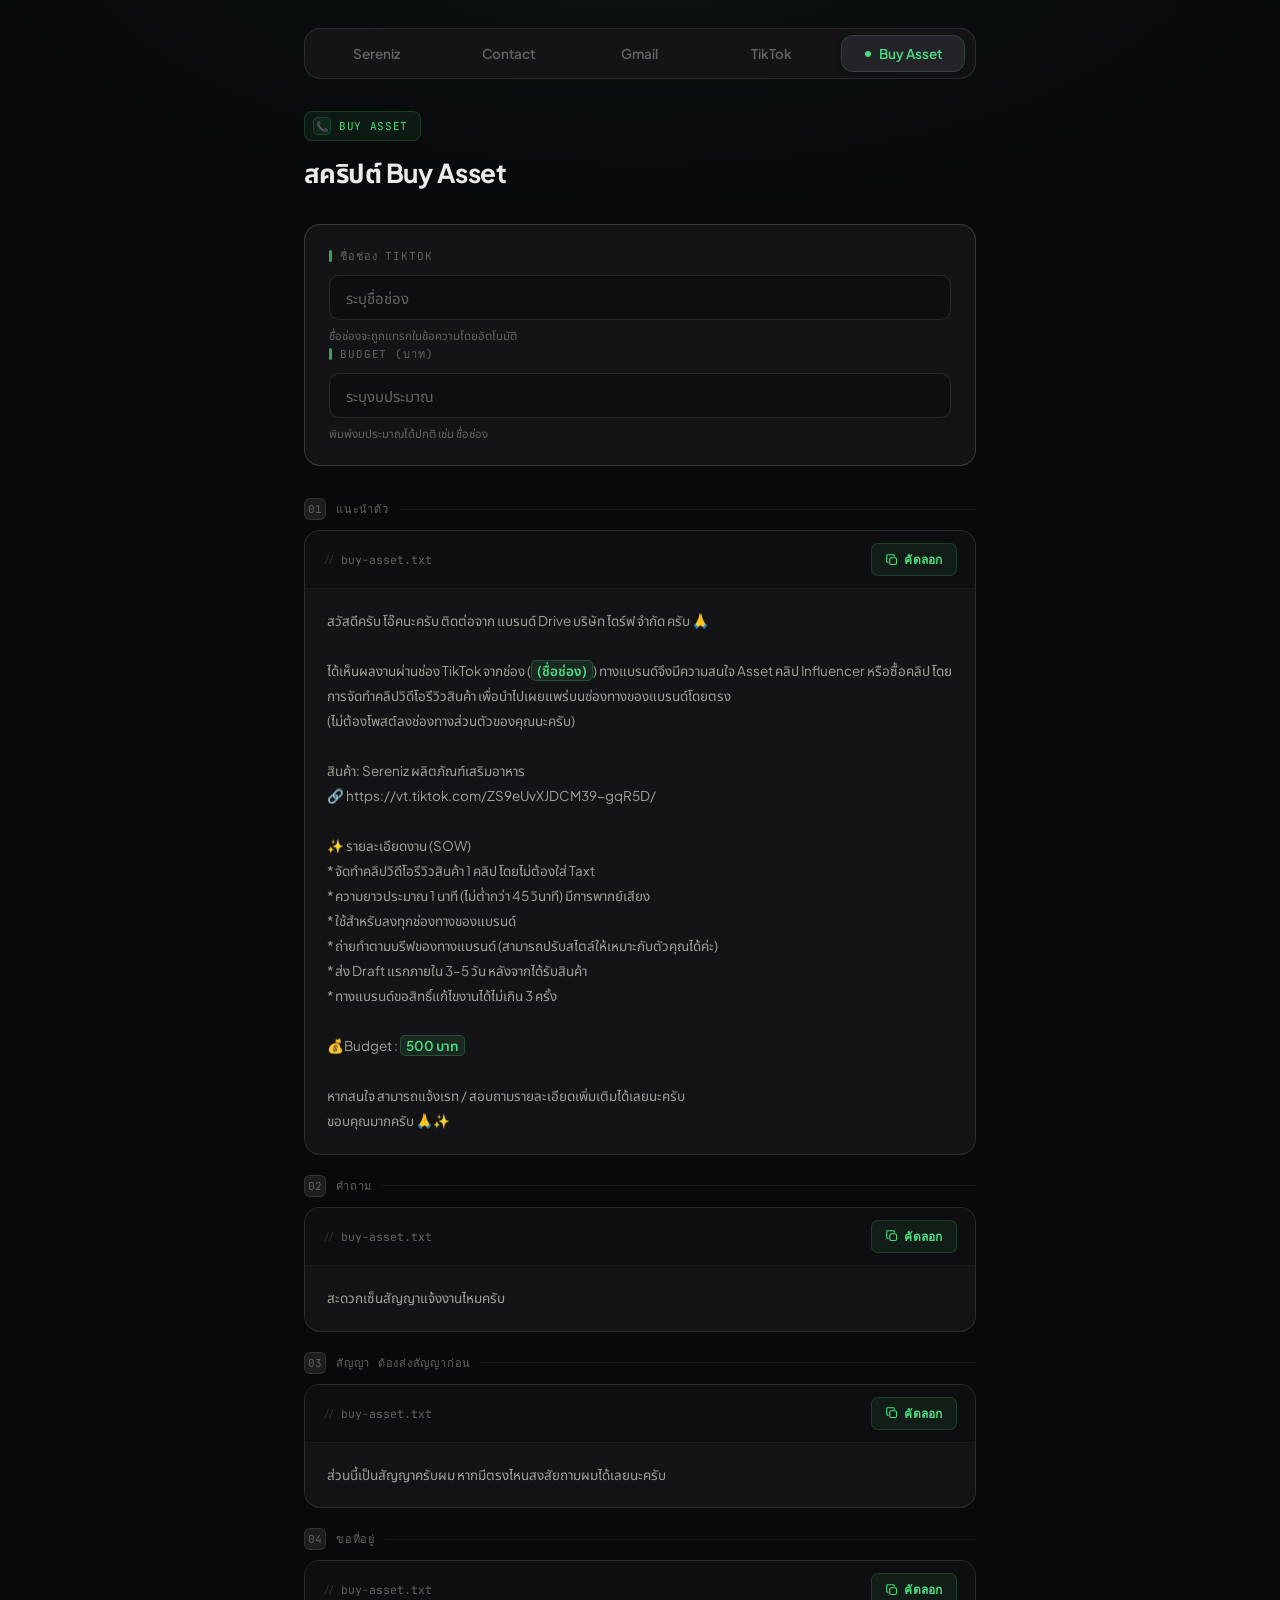
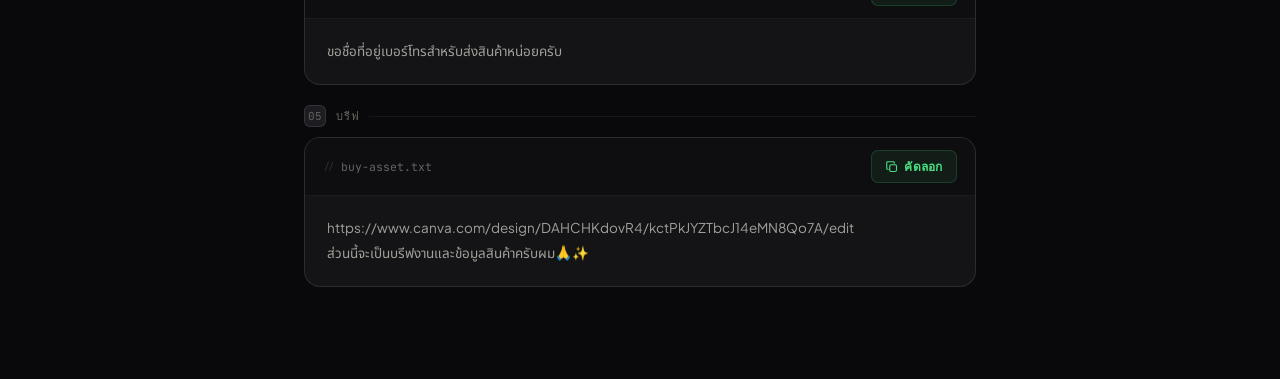
==== buyasset.html @ 2c736400 "Initial commit" ====
<!DOCTYPE html>
<html lang="th">

<head>
    <meta charset="UTF-8">
    <meta name="viewport" content="width=device-width, initial-scale=1.0">
    <title>Contact Script Tool</title>
    <link
        href="https://fonts.googleapis.com/css2?family=Plus+Jakarta+Sans:wght@300;400;500;600;700&family=JetBrains+Mono:wght@400;500&family=Noto+Sans+Thai:wght@300;400;500;600&display=swap"
        rel="stylesheet">
    <link rel="stylesheet" href="color.css">
    <style>
        @keyframes fadeUp {
            from {
                opacity: 0;
                transform: translateY(12px);
            }

            to {
                opacity: 1;
                transform: translateY(0);
            }
        }
    </style>
</head>

<body>
    <div class="app">

        <nav class="nav">
            <a href="sereniz.html" class="nav-item">
                <span class="nav-dot"></span> Sereniz
            </a>
            <a href="contact.html" class="nav-item">
                <span class="nav-dot"></span> Contact
            </a>
            <a href="gmail.html" class="nav-item">
                <span class="nav-dot"></span> Gmail
            </a>
            <a href="tiktok.html" class="nav-item">
                <span class="nav-dot"></span> TikTok
            </a>
            <a href="buyasset.html" class="nav-item">
                <span class="nav-dot"></span> Buy Asset
            </a>
        </nav>

        <div class="header">
            <div class="brand-tag">
                <span class="brand-tag-icon">📞</span>
                Buy Asset
            </div>
            <h1>สคริปต์ Buy Asset</h1>
        </div>

        <div class="input-card">
            <div class="field-label"><span class="field-label-bar"></span> ชื่อช่อง TikTok</div>
            <input class="channel-input" id="channelInput" type="text" placeholder="ระบุชื่อช่อง"
                oninput="updateScript()">
            <div class="input-hint">ชื่อช่องจะถูกแทรกในข้อความโดยอัตโนมัติ</div>

            <div class="field-label"><span class="field-label-bar"></span> Budget (บาท)</div>
            <input class="channel-input" id="budgetInput" type="text" placeholder="ระบุงบประมาณ"
                oninput="updateScript()">
            <div class="input-hint">พิมพ์งบประมาณได้ปกติ เช่น ชื่อช่อง</div>
        </div>

        <div class="section-header">
            <div class="section-num">01</div>
            <div class="section-title">แนะนำตัว</div>
            <div class="section-divider"></div>
        </div>
        <div class="script-card">
            <div class="script-toolbar">
                <span class="toolbar-filename">buy-asset.txt</span>
                <button class="copy-btn" id="copyBtn1" onclick="copyMain()">
                    <svg width="12" height="12" viewBox="0 0 16 16" fill="none">
                        <rect x="5" y="5" width="9" height="9" rx="2" stroke="currentColor" stroke-width="1.5" />
                        <path d="M3 11H2a1 1 0 01-1-1V2a1 1 0 011-1h8a1 1 0 011 1v1" stroke="currentColor"
                            stroke-width="1.5" stroke-linecap="round" />
                    </svg>
                    คัดลอก
                </button>
            </div>
            <div id="scriptPreview" class="script-body"></div>
        </div>

        <div class="section-header" style="margin-top:20px">
            <div class="section-num">02</div>
            <div class="section-title">คำถาม</div>
            <div class="section-divider"></div>
        </div>
        <div class="script-card">
            <div class="script-toolbar">
                <span class="toolbar-filename">buy-asset.txt</span>
                <button class="copy-btn" id="copyBtn2"
                    onclick="copyText(document.getElementById('c2').innerText, 'copyBtn2')">
                    <svg width="12" height="12" viewBox="0 0 16 16" fill="none">
                        <rect x="5" y="5" width="9" height="9" rx="2" stroke="currentColor" stroke-width="1.5" />
                        <path d="M3 11H2a1 1 0 01-1-1V2a1 1 0 011-1h8a1 1 0 011 1v1" stroke="currentColor"
                            stroke-width="1.5" stroke-linecap="round" />
                    </svg>
                    คัดลอก
                </button>
            </div>
            <div id="c2" class="script-body">สะดวกเซ็นสัญญาแจ้งงานไหมครับ</div>
        </div>

        <div class="section-header" style="margin-top:20px">
            <div class="section-num">03</div>
            <div class="section-title">สัญญา ต้องส่งสัญญาก่อน</div>
            <div class="section-divider"></div>
        </div>
        <div class="script-card">
            <div class="script-toolbar">
                <span class="toolbar-filename">buy-asset.txt</span>
                <button class="copy-btn" id="copyBtn3"
                    onclick="copyText(document.getElementById('c3').innerText, 'copyBtn3')">
                    <svg width="12" height="12" viewBox="0 0 16 16" fill="none">
                        <rect x="5" y="5" width="9" height="9" rx="2" stroke="currentColor" stroke-width="1.5" />
                        <path d="M3 11H2a1 1 0 01-1-1V2a1 1 0 011-1h8a1 1 0 011 1v1" stroke="currentColor"
                            stroke-width="1.5" stroke-linecap="round" />
                    </svg>
                    คัดลอก
                </button>
            </div>
            <div id="c3" class="script-body">ส่วนนี้เป็นสัญญาครับผม หากมีตรงไหนสงสัยถามผมได้เลยนะครับ</div>
        </div>

        <div class="section-header" style="margin-top:20px">
            <div class="section-num">04</div>
            <div class="section-title">ขอที่อยู่</div>
            <div class="section-divider"></div>
        </div>
        <div class="script-card">
            <div class="script-toolbar">
                <span class="toolbar-filename">buy-asset.txt</span>
                <button class="copy-btn" id="copyBtn4"
                    onclick="copyText(document.getElementById('c4').innerText, 'copyBtn4')">
                    <svg width="12" height="12" viewBox="0 0 16 16" fill="none">
                        <rect x="5" y="5" width="9" height="9" rx="2" stroke="currentColor" stroke-width="1.5" />
                        <path d="M3 11H2a1 1 0 01-1-1V2a1 1 0 011-1h8a1 1 0 011 1v1" stroke="currentColor"
                            stroke-width="1.5" stroke-linecap="round" />
                    </svg>
                    คัดลอก
                </button>
            </div>
            <div id="c4" class="script-body">ขอชื่อที่อยู่เบอร์โทรสำหรับส่งสินค้าหน่อยครับ</div>
        </div>

        <div class="section-header" style="margin-top:20px">
            <div class="section-num">05</div>
            <div class="section-title">บรีฟ</div>
            <div class="section-divider"></div>
        </div>
        <div class="script-card">
            <div class="script-toolbar">
                <span class="toolbar-filename">buy-asset.txt</span>
                <button class="copy-btn" id="copyBtn5"
                    onclick="copyText(document.getElementById('c5').innerText, 'copyBtn5')">
                    <svg width="12" height="12" viewBox="0 0 16 16" fill="none">
                        <rect x="5" y="5" width="9" height="9" rx="2" stroke="currentColor" stroke-width="1.5" />
                        <path d="M3 11H2a1 1 0 01-1-1V2a1 1 0 011-1h8a1 1 0 011 1v1" stroke="currentColor"
                            stroke-width="1.5" stroke-linecap="round" />
                    </svg>
                    คัดลอก
                </button>
            </div>
            <div id="c5" class="script-body">https://www.canva.com/design/DAHCHKdovR4/kctPkJYZTbcJ14eMN8Qo7A/edit<br>ส่วนนี้จะเป็นบรีฟงานและข้อมูลสินค้าครับผม🙏✨</div>
        </div>

    </div>

    <div id="toast" class="toast">
        <span class="toast-icon">✓</span>
        คัดลอกข้อความแล้ว
    </div>

    <script src="script.js"></script>
</body>

</html>
---- color.css ----
:root {
    --bg: #09090b;
    --bg2: #0e0e11;
    --surface: #141417;
    --surface2: #1c1c21;
    --surface3: #232329;
    --border: rgba(255, 255, 255, 0.06);
    --border2: rgba(255, 255, 255, 0.10);
    --border3: rgba(255, 255, 255, 0.16);
    --text: #eeecea;
    --text2: #a0a09a;
    --text3: #636360;
    --green: #4ade80;
    --green-dim: #16a34a;
    --green-bg: rgba(74, 222, 128, 0.07);
    --green-border: rgba(74, 222, 128, 0.18);
    --green-glow: rgba(74, 222, 128, 0.12);
}

*,
*::before,
*::after {
    box-sizing: border-box;
    margin: 0;
    padding: 0;
}

html {
    scroll-behavior: smooth;
}

body {
    background: var(--bg);
    color: var(--text);
    font-family: 'Plus Jakarta Sans', 'Noto Sans Thai', sans-serif;
    min-height: 100vh;
    padding: 0;
    -webkit-font-smoothing: antialiased;
}

body::before {
    content: '';
    position: fixed;
    inset: 0;
    background-image: radial-gradient(ellipse 80% 50% at 50% -10%, rgba(74, 222, 128, 0.06) 0%, transparent 70%);
    pointer-events: none;
    z-index: 0;
}

.app {
    position: relative;
    z-index: 1;
    max-width: 720px;
    margin: 0 auto;
    padding: 28px 24px 80px;
}

.nav {
    position: sticky;
    top: 20px;
    z-index: 1000;

    display: flex;
    align-items: center;
    gap: 8px;
    
    padding: 6px 10px; 
    
    background: var(--surface);
    border: 1px solid var(--border2);
    border-radius: 16px;
    margin-bottom: 32px;
    
    width: 100%;
    max-width: 100%;
}

.nav-item {
    flex: 1;
    display: flex;
    align-items: center;
    justify-content: center;
    gap: 8px;
    padding: 10px 16px;
    border-radius: 12px;
    text-decoration: none;
    font-size: 13.5px;
    font-weight: 600;
    color: var(--text3);
    transition: all 0.2s;
    white-space: nowrap;
}

.nav-item.active {
    background: var(--surface3);
    color: var(--green);
    box-shadow: inset 0 0 0 1px var(--green-border), 0 2px 8px rgba(0, 0, 0, 0.3);
}

.nav-dot {
    width: 6px;
    height: 6px;
    border-radius: 50%;
    background: currentColor;
    display: none; 
}

.nav-item.active .nav-dot {
    display: block;
}

.header {
    margin-bottom: 36px;
}

.brand-tag {
    display: inline-flex;
    align-items: center;
    gap: 8px;
    background: var(--green-bg);
    border: 1px solid var(--green-border);
    border-radius: 8px;
    padding: 5px 12px 5px 8px;
    font-size: 11px;
    font-family: 'JetBrains Mono', monospace;
    color: var(--green);
    letter-spacing: 0.06em;
    text-transform: uppercase;
    margin-bottom: 16px;
}

.brand-tag-icon {
    width: 18px;
    height: 18px;
    background: var(--green-bg);
    border: 1px solid var(--green-border);
    border-radius: 5px;
    display: flex;
    align-items: center;
    justify-content: center;
    font-size: 10px;
}

h1 {
    font-size: 26px;
    font-weight: 700;
    letter-spacing: -0.02em;
    color: var(--text);
    line-height: 1.2;
    margin-bottom: 6px;
}

.subtitle {
    font-size: 14px;
    color: var(--text3);
    font-weight: 400;
    display: flex;
    align-items: center;
    gap: 12px;
}

.meta-pill {
    display: inline-flex;
    align-items: center;
    gap: 5px;
    background: var(--surface);
    border: 1px solid var(--border2);
    border-radius: 99px;
    padding: 3px 10px;
    font-size: 11.5px;
    color: var(--text2);
}

.input-card {
    background: var(--surface);
    border: 1px solid var(--border3);
    border-radius: 16px;
    padding: 22px 24px;
    margin-bottom: 32px;
}

.field-label {
    display: flex;
    align-items: center;
    gap: 8px;
    font-size: 11px;
    font-family: 'JetBrains Mono', monospace;
    color: var(--text3);
    text-transform: uppercase;
    letter-spacing: 0.08em;
    margin-bottom: 10px;
}

.field-label-bar {
    width: 3px;
    height: 12px;
    background: var(--green);
    border-radius: 2px;
    opacity: 0.7;
}

.channel-input {
    width: 100%;
    background: var(--bg2);
    border: 1px solid var(--border2);
    border-radius: 10px;
    padding: 12px 16px;
    font-size: 15px;
    font-family: 'Plus Jakarta Sans', 'Noto Sans Thai', sans-serif;
    color: var(--text);
    outline: none;
    transition: border-color 0.2s, box-shadow 0.2s;
}

.channel-input::placeholder {
    color: var(--text3);
}

.channel-input:focus {
    border-color: var(--green-dim);
    box-shadow: 0 0 0 3px var(--green-glow);
}

.input-hint {
    margin-top: 8px;
    font-size: 11.5px;
    color: var(--text3);
}

.section-header {
    display: flex;
    align-items: center;
    gap: 10px;
    margin-bottom: 10px;
}

.section-num {
    width: 22px;
    height: 22px;
    border-radius: 6px;
    background: var(--surface2);
    border: 1px solid var(--border2);
    display: flex;
    align-items: center;
    justify-content: center;
    font-size: 11px;
    font-family: 'JetBrains Mono', monospace;
    color: var(--text3);
    flex-shrink: 0;
}

.section-title {
    font-size: 11px;
    font-family: 'JetBrains Mono', monospace;
    color: var(--text3);
    text-transform: uppercase;
    letter-spacing: 0.07em;
}

.section-divider {
    flex: 1;
    height: 1px;
    background: var(--border);
}

.script-card {
    background: var(--surface);
    border: 1px solid var(--border2);
    border-radius: 16px;
    overflow: hidden;
    margin-bottom: 12px;
    transition: border-color 0.2s;
}

.script-card:hover {
    border-color: var(--border3);
}

.script-toolbar {
    display: flex;
    align-items: center;
    justify-content: space-between;
    padding: 12px 18px;
    border-bottom: 1px solid var(--border);
    background: var(--bg2);
}

.toolbar-filename {
    font-size: 11.5px;
    font-family: 'JetBrains Mono', monospace;
    color: var(--text3);
    display: flex;
    align-items: center;
    gap: 6px;
}

.toolbar-filename::before {
    content: '//';
    opacity: 0.4;
    font-size: 10px;
}

.copy-btn {
    display: inline-flex;
    align-items: center;
    gap: 6px;
    background: var(--green-bg);
    border: 1px solid var(--green-border);
    border-radius: 7px;
    padding: 6px 14px;
    font-size: 12px;
    font-weight: 600;
    font-family: 'Plus Jakarta Sans', sans-serif;
    color: var(--green);
    cursor: pointer;
    transition: all 0.15s;
    letter-spacing: 0.01em;
}

.copy-btn:hover {
    background: rgba(74, 222, 128, 0.14);
    border-color: rgba(74, 222, 128, 0.3);
}

.copy-btn:active {
    transform: scale(0.97);
}

.copy-btn.copied {
    background: rgba(74, 222, 128, 0.15);
    color: var(--green);
}

.script-body {
    padding: 20px 22px;
    font-size: 13.5px;
    line-height: 1.85;
    white-space: pre-wrap;
    color: var(--text2);
    font-family: 'Plus Jakarta Sans', 'Noto Sans Thai', sans-serif;
}

.hl {
    background: rgba(74, 222, 128, 0.1);
    border: 1px solid rgba(74, 222, 128, 0.22);
    border-radius: 5px;
    padding: 1px 5px;
    color: var(--green);
    font-weight: 600;
}

.toast {
    position: fixed;
    bottom: 36px;
    left: 50%;
    transform: translateX(-50%) translateY(20px);
    background: var(--surface3);
    border: 1px solid var(--border3);
    color: var(--text);
    padding: 10px 20px;
    border-radius: 10px;
    font-size: 13px;
    font-weight: 500;
    opacity: 0;
    pointer-events: none;
    transition: all 0.25s cubic-bezier(0.34, 1.56, 0.64, 1);
    display: flex;
    align-items: center;
    gap: 8px;
    box-shadow: 0 8px 24px rgba(0, 0, 0, 0.4);
}

.toast.show {
    opacity: 1;
    transform: translateX(-50%) translateY(0);
}

.toast-icon {
    width: 18px;
    height: 18px;
    background: var(--green-bg);
    border-radius: 50%;
    display: flex;
    align-items: center;
    justify-content: center;
    font-size: 10px;
    color: var(--green);
}

@keyframes fadeUp {
    from {
        opacity: 0;
        transform: translateY(12px);
    }

    to {
        opacity: 1;
        transform: translateY(0);
    }
}

.nav {
    animation: fadeUp 0.4s ease both;
}

.header {
    animation: fadeUp 0.4s 0.06s ease both;
}

.input-card {
    animation: fadeUp 0.4s 0.12s ease both;
}

.script-card:nth-child(1) {
    animation: fadeUp 0.4s 0.18s ease both;
}

.script-card:nth-child(2) {
    animation: fadeUp 0.4s 0.22s ease both;
}

.script-card:nth-child(3) {
    animation: fadeUp 0.4s 0.26s ease both;
}
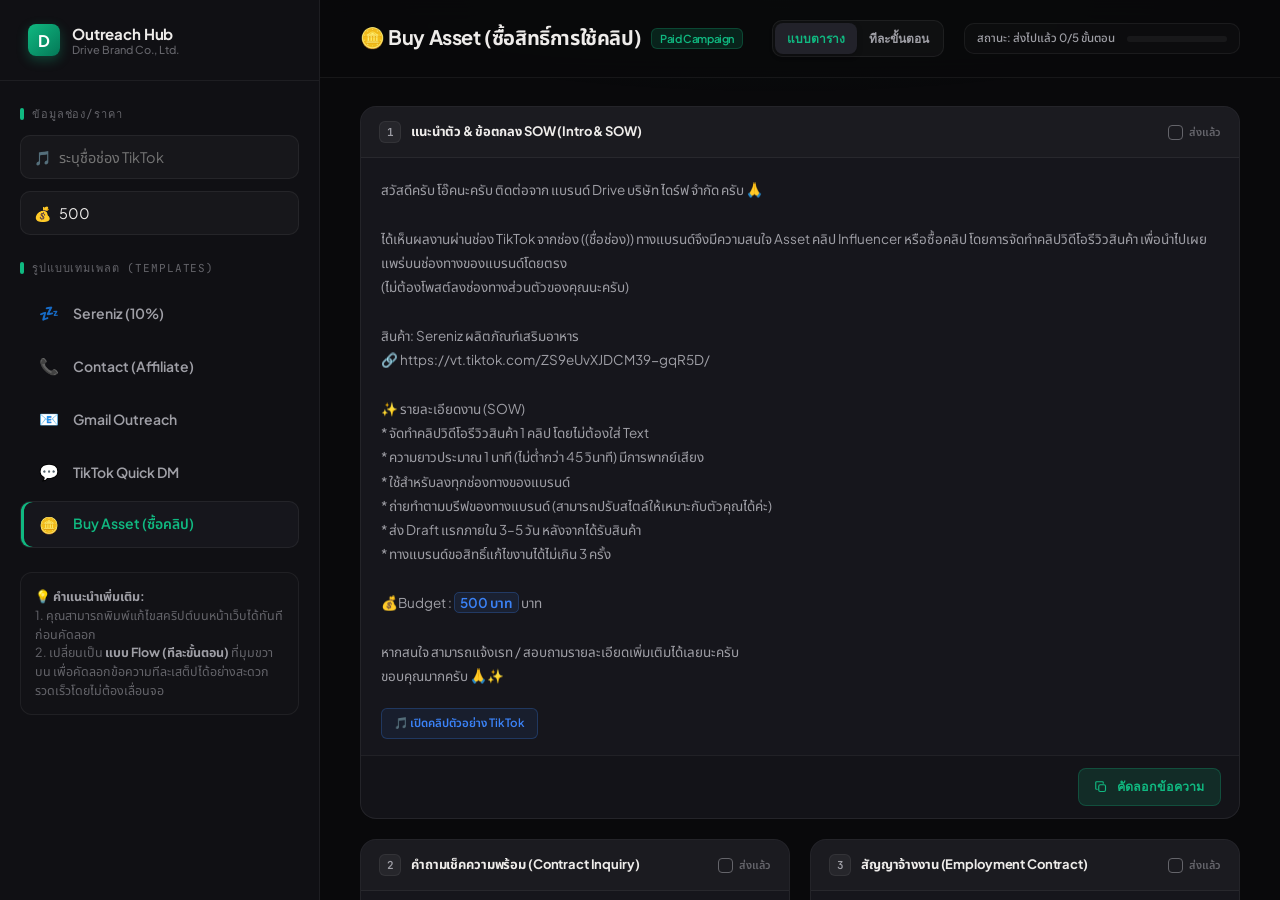
==== commit 71632d8b: "Apply modernized split-screen layout across all pages" ====
--- a/buyasset.html
+++ b/buyasset.html
@@ -4,178 +4,129 @@
 <head>
     <meta charset="UTF-8">
     <meta name="viewport" content="width=device-width, initial-scale=1.0">
-    <title>Contact Script Tool</title>
-    <link
-        href="https://fonts.googleapis.com/css2?family=Plus+Jakarta+Sans:wght@300;400;500;600;700&family=JetBrains+Mono:wght@400;500&family=Noto+Sans+Thai:wght@300;400;500;600&display=swap"
-        rel="stylesheet">
+    <title>Buy Asset - Outreach Script Hub</title>
+    <link href="https://fonts.googleapis.com/css2?family=Plus+Jakarta+Sans:wght@300;400;500;600;700&family=JetBrains+Mono:wght@400;500&family=Noto+Sans+Thai:wght@300;400;500;600;700&display=swap" rel="stylesheet">
     <link rel="stylesheet" href="color.css">
-    <style>
-        @keyframes fadeUp {
-            from {
-                opacity: 0;
-                transform: translateY(12px);
-            }
-
-            to {
-                opacity: 1;
-                transform: translateY(0);
-            }
-        }
-    </style>
 </head>
 
 <body>
-    <div class="app">
+    <div class="app-layout">
+        <!-- LEFT SIDEBAR -->
+        <aside class="sidebar">
+            <div class="brand-header">
+                <div class="brand-logo">D</div>
+                <div class="brand-info">
+                    <h2>Outreach Hub</h2>
+                    <p>Drive Brand Co., Ltd.</p>
+                </div>
+            </div>
 
-        <nav class="nav">
-            <a href="sereniz.html" class="nav-item">
-                <span class="nav-dot"></span> Sereniz
-            </a>
-            <a href="contact.html" class="nav-item">
-                <span class="nav-dot"></span> Contact
-            </a>
-            <a href="gmail.html" class="nav-item">
-                <span class="nav-dot"></span> Gmail
-            </a>
-            <a href="tiktok.html" class="nav-item">
-                <span class="nav-dot"></span> TikTok
-            </a>
-            <a href="buyasset.html" class="nav-item">
-                <span class="nav-dot"></span> Buy Asset
-            </a>
-        </nav>
+            <div class="sidebar-scroll">
+                <!-- INPUT CONTROLS -->
+                <div class="control-group">
+                    <div class="control-title">
+                        <span class="control-title-bar"></span>
+                        ข้อมูลช่อง/ราคา
+                    </div>
+                    
+                    <div class="input-wrapper">
+                        <span class="input-icon">🎵</span>
+                        <input class="input-field" id="sidebarChannel" type="text" placeholder="ระบุชื่อช่อง TikTok" oninput="handleInputSync(this, 'channel')">
+                    </div>
 
-        <div class="header">
-            <div class="brand-tag">
-                <span class="brand-tag-icon">📞</span>
-                Buy Asset
+                    <div class="input-wrapper" id="budgetInputContainer">
+                        <span class="input-icon">💰</span>
+                        <input class="input-field" id="sidebarBudget" type="text" placeholder="ระบุงบประมาณ (เช่น 500)" oninput="handleInputSync(this, 'budget')">
+                    </div>
+                </div>
+
+                <!-- CAMPAIGN / PAGE SELECTOR -->
+                <div class="control-group">
+                    <div class="control-title">
+                        <span class="control-title-bar"></span>
+                        รูปแบบเทมเพลต (Templates)
+                    </div>
+                    
+                    <div class="nav-list">
+                        <a href="sereniz.html" class="nav-btn" id="nav-sereniz">
+                            <span class="nav-btn-icon">💤</span>
+                            <span>Sereniz (10%)</span>
+                        </a>
+                        <a href="contact.html" class="nav-btn" id="nav-contact">
+                            <span class="nav-btn-icon">📞</span>
+                            <span>Contact (Affiliate)</span>
+                        </a>
+                        <a href="gmail.html" class="nav-btn" id="nav-gmail">
+                            <span class="nav-btn-icon">📧</span>
+                            <span>Gmail Outreach</span>
+                        </a>
+                        <a href="tiktok.html" class="nav-btn" id="nav-tiktok">
+                            <span class="nav-btn-icon">💬</span>
+                            <span>TikTok Quick DM</span>
+                        </a>
+                        <a href="buyasset.html" class="nav-btn" id="nav-buyasset">
+                            <span class="nav-btn-icon">🪙</span>
+                            <span>Buy Asset (ซื้อคลิป)</span>
+                        </a>
+                    </div>
+                </div>
+
+                <!-- INSTRUCTION CARD -->
+                <div class="info-card">
+                    <strong>💡 คำแนะนำเพิ่มเติม:</strong><br>
+                    1. คุณสามารถพิมพ์แก้ไขสคริปต์บนหน้าเว็บได้ทันทีก่อนคัดลอก<br>
+                    2. เปลี่ยนเป็น <strong>แบบ Flow (ทีละขั้นตอน)</strong> ที่มุมขวาบน เพื่อคัดลอกข้อความทีละเสต็ปได้อย่างสะดวกรวดเร็วโดยไม่ต้องเลื่อนจอ
+                </div>
             </div>
-            <h1>สคริปต์ Buy Asset</h1>
-        </div>
+        </aside>
 
-        <div class="input-card">
-            <div class="field-label"><span class="field-label-bar"></span> ชื่อช่อง TikTok</div>
-            <input class="channel-input" id="channelInput" type="text" placeholder="ระบุชื่อช่อง"
-                oninput="updateScript()">
-            <div class="input-hint">ชื่อช่องจะถูกแทรกในข้อความโดยอัตโนมัติ</div>
+        <!-- MAIN WORKSPACE -->
+        <main class="workspace">
+            <header class="workspace-header">
+                <div class="campaign-info">
+                    <h1 id="activeCampaignTitle">
+                        🪙 Buy Asset Campaign
+                    </h1>
+                </div>
 
-            <div class="field-label"><span class="field-label-bar"></span> Budget (บาท)</div>
-            <input class="channel-input" id="budgetInput" type="text" placeholder="ระบุงบประมาณ"
-                oninput="updateScript()">
-            <div class="input-hint">พิมพ์งบประมาณได้ปกติ เช่น ชื่อช่อง</div>
-        </div>
+                <!-- Header Controllers (View Switch & Progress) -->
+                <div class="header-controls">
+                    <div class="view-toggle">
+                        <button class="view-btn" id="view-grid-btn" onclick="setViewMode('grid')">แบบตาราง</button>
+                        <button class="view-btn" id="view-flow-btn" onclick="setViewMode('flow')">ทีละขั้นตอน</button>
+                    </div>
 
-        <div class="section-header">
-            <div class="section-num">01</div>
-            <div class="section-title">แนะนำตัว</div>
-            <div class="section-divider"></div>
-        </div>
-        <div class="script-card">
-            <div class="script-toolbar">
-                <span class="toolbar-filename">buy-asset.txt</span>
-                <button class="copy-btn" id="copyBtn1" onclick="copyMain()">
-                    <svg width="12" height="12" viewBox="0 0 16 16" fill="none">
-                        <rect x="5" y="5" width="9" height="9" rx="2" stroke="currentColor" stroke-width="1.5" />
-                        <path d="M3 11H2a1 1 0 01-1-1V2a1 1 0 011-1h8a1 1 0 011 1v1" stroke="currentColor"
-                            stroke-width="1.5" stroke-linecap="round" />
-                    </svg>
-                    คัดลอก
-                </button>
+                    <div class="progress-indicator">
+                        <span class="progress-label" id="progressText">สถานะ: ส่งไปแล้ว 0/5 ขั้นตอน</span>
+                        <div class="progress-bar-container">
+                            <div class="progress-bar" id="progressBar"></div>
+                        </div>
+                    </div>
+                </div>
+            </header>
+
+            <!-- Right Side Scrollable Script Area -->
+            <div class="workspace-scroll">
+                <!-- Stepper (Hidden in Grid Mode, shown in Flow Mode) -->
+                <div class="flow-stepper" id="flowStepperContainer" style="display: none;">
+                    <!-- Generated by JS -->
+                </div>
+
+                <!-- Cards Container -->
+                <div class="cards-grid" id="scriptCardsContainer">
+                    <!-- Cards will be dynamically generated here by JS -->
+                </div>
             </div>
-            <div id="scriptPreview" class="script-body"></div>
-        </div>
-
-        <div class="section-header" style="margin-top:20px">
-            <div class="section-num">02</div>
-            <div class="section-title">คำถาม</div>
-            <div class="section-divider"></div>
-        </div>
-        <div class="script-card">
-            <div class="script-toolbar">
-                <span class="toolbar-filename">buy-asset.txt</span>
-                <button class="copy-btn" id="copyBtn2"
-                    onclick="copyText(document.getElementById('c2').innerText, 'copyBtn2')">
-                    <svg width="12" height="12" viewBox="0 0 16 16" fill="none">
-                        <rect x="5" y="5" width="9" height="9" rx="2" stroke="currentColor" stroke-width="1.5" />
-                        <path d="M3 11H2a1 1 0 01-1-1V2a1 1 0 011-1h8a1 1 0 011 1v1" stroke="currentColor"
-                            stroke-width="1.5" stroke-linecap="round" />
-                    </svg>
-                    คัดลอก
-                </button>
-            </div>
-            <div id="c2" class="script-body">สะดวกเซ็นสัญญาแจ้งงานไหมครับ</div>
-        </div>
-
-        <div class="section-header" style="margin-top:20px">
-            <div class="section-num">03</div>
-            <div class="section-title">สัญญา ต้องส่งสัญญาก่อน</div>
-            <div class="section-divider"></div>
-        </div>
-        <div class="script-card">
-            <div class="script-toolbar">
-                <span class="toolbar-filename">buy-asset.txt</span>
-                <button class="copy-btn" id="copyBtn3"
-                    onclick="copyText(document.getElementById('c3').innerText, 'copyBtn3')">
-                    <svg width="12" height="12" viewBox="0 0 16 16" fill="none">
-                        <rect x="5" y="5" width="9" height="9" rx="2" stroke="currentColor" stroke-width="1.5" />
-                        <path d="M3 11H2a1 1 0 01-1-1V2a1 1 0 011-1h8a1 1 0 011 1v1" stroke="currentColor"
-                            stroke-width="1.5" stroke-linecap="round" />
-                    </svg>
-                    คัดลอก
-                </button>
-            </div>
-            <div id="c3" class="script-body">ส่วนนี้เป็นสัญญาครับผม หากมีตรงไหนสงสัยถามผมได้เลยนะครับ</div>
-        </div>
-
-        <div class="section-header" style="margin-top:20px">
-            <div class="section-num">04</div>
-            <div class="section-title">ขอที่อยู่</div>
-            <div class="section-divider"></div>
-        </div>
-        <div class="script-card">
-            <div class="script-toolbar">
-                <span class="toolbar-filename">buy-asset.txt</span>
-                <button class="copy-btn" id="copyBtn4"
-                    onclick="copyText(document.getElementById('c4').innerText, 'copyBtn4')">
-                    <svg width="12" height="12" viewBox="0 0 16 16" fill="none">
-                        <rect x="5" y="5" width="9" height="9" rx="2" stroke="currentColor" stroke-width="1.5" />
-                        <path d="M3 11H2a1 1 0 01-1-1V2a1 1 0 011-1h8a1 1 0 011 1v1" stroke="currentColor"
-                            stroke-width="1.5" stroke-linecap="round" />
-                    </svg>
-                    คัดลอก
-                </button>
-            </div>
-            <div id="c4" class="script-body">ขอชื่อที่อยู่เบอร์โทรสำหรับส่งสินค้าหน่อยครับ</div>
-        </div>
-
-        <div class="section-header" style="margin-top:20px">
-            <div class="section-num">05</div>
-            <div class="section-title">บรีฟ</div>
-            <div class="section-divider"></div>
-        </div>
-        <div class="script-card">
-            <div class="script-toolbar">
-                <span class="toolbar-filename">buy-asset.txt</span>
-                <button class="copy-btn" id="copyBtn5"
-                    onclick="copyText(document.getElementById('c5').innerText, 'copyBtn5')">
-                    <svg width="12" height="12" viewBox="0 0 16 16" fill="none">
-                        <rect x="5" y="5" width="9" height="9" rx="2" stroke="currentColor" stroke-width="1.5" />
-                        <path d="M3 11H2a1 1 0 01-1-1V2a1 1 0 011-1h8a1 1 0 011 1v1" stroke="currentColor"
-                            stroke-width="1.5" stroke-linecap="round" />
-                    </svg>
-                    คัดลอก
-                </button>
-            </div>
-            <div id="c5" class="script-body">https://www.canva.com/design/DAHCHKdovR4/kctPkJYZTbcJ14eMN8Qo7A/edit<br>ส่วนนี้จะเป็นบรีฟงานและข้อมูลสินค้าครับผม🙏✨</div>
-        </div>
-
+        </main>
     </div>
 
+    <!-- TOAST FLOATING NOTIFICATION -->
     <div id="toast" class="toast">
-        <span class="toast-icon">✓</span>
-        คัดลอกข้อความแล้ว
+        <div class="toast-icon">✓</div>
+        <div class="toast-text" id="toastText">คัดลอกข้อความแล้ว</div>
     </div>
 
+    <!-- CODE LOGIC -->
     <script src="script.js"></script>
 </body>
 
--- a/color.css
+++ b/color.css
@@ -1,20 +1,21 @@
 :root {
     --bg: #09090b;
-    --bg2: #0e0e11;
-    --surface: #141417;
-    --surface2: #1c1c21;
-    --surface3: #232329;
+    --sidebar-bg: #101014;
+    --surface: #16161c;
+    --surface-hover: #1e1e26;
+    --surface3: #22222a;
     --border: rgba(255, 255, 255, 0.06);
-    --border2: rgba(255, 255, 255, 0.10);
-    --border3: rgba(255, 255, 255, 0.16);
+    --border-hover: rgba(255, 255, 255, 0.12);
     --text: #eeecea;
-    --text2: #a0a09a;
-    --text3: #636360;
-    --green: #4ade80;
-    --green-dim: #16a34a;
-    --green-bg: rgba(74, 222, 128, 0.07);
-    --green-border: rgba(74, 222, 128, 0.18);
-    --green-glow: rgba(74, 222, 128, 0.12);
+    --text-muted: #9f9fa6;
+    --text-dark: #64646a;
+    --green: #10b981;
+    --green-glow: rgba(16, 185, 129, 0.15);
+    --green-border: rgba(16, 185, 129, 0.25);
+    --accent: #3b82f6;
+    --accent-glow: rgba(59, 130, 246, 0.15);
+    --accent-border: rgba(59, 130, 246, 0.25);
+    --glow-color: rgba(16, 185, 129, 0.04);
 }
 
 *,
@@ -25,400 +26,736 @@
     padding: 0;
 }
 
-html {
-    scroll-behavior: smooth;
-}
-
 body {
-    background: var(--bg);
+    background-color: var(--bg);
     color: var(--text);
     font-family: 'Plus Jakarta Sans', 'Noto Sans Thai', sans-serif;
-    min-height: 100vh;
-    padding: 0;
+    height: 100vh;
+    overflow: hidden;
+    display: flex;
     -webkit-font-smoothing: antialiased;
 }
 
+/* Subtle glowing background effect */
 body::before {
     content: '';
     position: fixed;
-    inset: 0;
-    background-image: radial-gradient(ellipse 80% 50% at 50% -10%, rgba(74, 222, 128, 0.06) 0%, transparent 70%);
+    top: 0;
+    left: 280px;
+    right: 0;
+    height: 300px;
+    background-image: radial-gradient(ellipse 60% 40% at 50% 0%, var(--glow-color) 0%, transparent 80%);
     pointer-events: none;
     z-index: 0;
 }
 
-.app {
+/* APP LAYOUT SPLIT-SCREEN */
+.app-layout {
+    display: flex;
+    width: 100vw;
+    height: 100vh;
+    overflow: hidden;
     position: relative;
     z-index: 1;
-    max-width: 720px;
-    margin: 0 auto;
-    padding: 28px 24px 80px;
-}
-
-.nav {
-    position: sticky;
-    top: 20px;
-    z-index: 1000;
-
+}
+
+/* SIDEBAR (Control Panel) */
+.sidebar {
+    width: 320px;
+    height: 100%;
+    background-color: var(--sidebar-bg);
+    border-right: 1px solid var(--border);
+    display: flex;
+    flex-direction: column;
+    flex-shrink: 0;
+    z-index: 10;
+}
+
+.brand-header {
+    padding: 24px 28px;
+    border-bottom: 1px solid var(--border);
+    display: flex;
+    align-items: center;
+    gap: 12px;
+}
+
+.brand-logo {
+    width: 32px;
+    height: 32px;
+    background: linear-gradient(135deg, var(--green), #047857);
+    border-radius: 8px;
+    display: flex;
+    align-items: center;
+    justify-content: center;
+    font-size: 16px;
+    font-weight: 700;
+    color: white;
+    box-shadow: 0 4px 12px rgba(16, 185, 129, 0.3);
+}
+
+.brand-info h2 {
+    font-size: 15px;
+    font-weight: 700;
+    letter-spacing: -0.01em;
+}
+
+.brand-info p {
+    font-size: 11px;
+    color: var(--text-dark);
+    font-weight: 500;
+}
+
+.sidebar-scroll {
+    flex: 1;
+    overflow-y: auto;
+    padding: 24px 20px;
+    display: flex;
+    flex-direction: column;
+    gap: 24px;
+}
+
+/* Input Controls */
+.control-group {
+    display: flex;
+    flex-direction: column;
+    gap: 12px;
+}
+
+.control-title {
+    font-family: 'JetBrains Mono', monospace;
+    font-size: 11px;
+    text-transform: uppercase;
+    letter-spacing: 0.08em;
+    color: var(--text-dark);
     display: flex;
     align-items: center;
     gap: 8px;
-    
-    padding: 6px 10px; 
-    
-    background: var(--surface);
-    border: 1px solid var(--border2);
-    border-radius: 16px;
-    margin-bottom: 32px;
-    
+}
+
+.control-title-bar {
+    width: 4px;
+    height: 12px;
+    background-color: var(--green);
+    border-radius: 2px;
+}
+
+.input-wrapper {
+    position: relative;
+}
+
+.input-field {
     width: 100%;
-    max-width: 100%;
-}
-
-.nav-item {
+    background-color: rgba(255, 255, 255, 0.03);
+    border: 1px solid var(--border);
+    border-radius: 10px;
+    padding: 12px 14px 12px 38px;
+    color: var(--text);
+    font-size: 14.5px;
+    font-family: inherit;
+    outline: none;
+    transition: all 0.2s;
+}
+
+.input-field:focus {
+    border-color: var(--green);
+    box-shadow: 0 0 0 3px var(--green-glow);
+    background-color: rgba(255, 255, 255, 0.05);
+}
+
+.input-icon {
+    position: absolute;
+    left: 14px;
+    top: 50%;
+    transform: translateY(-50%);
+    font-size: 14px;
+    color: var(--text-dark);
+    pointer-events: none;
+}
+
+.input-hint {
+    margin-top: -4px;
+    font-size: 11.5px;
+    color: var(--text-dark);
+}
+
+/* Navigation Links (Tabs) */
+.nav-list {
+    display: flex;
+    flex-direction: column;
+    gap: 6px;
+}
+
+.nav-btn {
+    width: 100%;
+    background: transparent;
+    border: 1px solid transparent;
+    color: var(--text-muted);
+    padding: 12px 16px;
+    border-radius: 10px;
+    font-size: 14px;
+    font-weight: 600;
+    text-align: left;
+    cursor: pointer;
+    display: flex;
+    align-items: center;
+    gap: 12px;
+    transition: all 0.2s;
+    text-decoration: none;
+}
+
+.nav-btn:hover {
+    background-color: rgba(255, 255, 255, 0.02);
+    color: var(--text);
+}
+
+.nav-btn.active {
+    background-color: var(--surface);
+    color: var(--green);
+    border-color: var(--border);
+    box-shadow: inset 3px 0 0 var(--green);
+}
+
+.nav-btn-icon {
+    font-size: 16px;
+    width: 24px;
+    text-align: center;
+}
+
+/* MAIN CONTENT WORKSPACE */
+.workspace {
     flex: 1;
-    display: flex;
-    align-items: center;
-    justify-content: center;
-    gap: 8px;
-    padding: 10px 16px;
-    border-radius: 12px;
-    text-decoration: none;
-    font-size: 13.5px;
-    font-weight: 600;
-    color: var(--text3);
-    transition: all 0.2s;
-    white-space: nowrap;
-}
-
-.nav-item.active {
-    background: var(--surface3);
-    color: var(--green);
-    box-shadow: inset 0 0 0 1px var(--green-border), 0 2px 8px rgba(0, 0, 0, 0.3);
-}
-
-.nav-dot {
-    width: 6px;
-    height: 6px;
-    border-radius: 50%;
-    background: currentColor;
-    display: none; 
-}
-
-.nav-item.active .nav-dot {
-    display: block;
-}
-
-.header {
-    margin-bottom: 36px;
-}
-
-.brand-tag {
-    display: inline-flex;
-    align-items: center;
-    gap: 8px;
-    background: var(--green-bg);
-    border: 1px solid var(--green-border);
-    border-radius: 8px;
-    padding: 5px 12px 5px 8px;
-    font-size: 11px;
-    font-family: 'JetBrains Mono', monospace;
-    color: var(--green);
-    letter-spacing: 0.06em;
-    text-transform: uppercase;
-    margin-bottom: 16px;
-}
-
-.brand-tag-icon {
-    width: 18px;
-    height: 18px;
-    background: var(--green-bg);
-    border: 1px solid var(--green-border);
-    border-radius: 5px;
-    display: flex;
-    align-items: center;
-    justify-content: center;
-    font-size: 10px;
-}
-
-h1 {
-    font-size: 26px;
+    height: 100%;
+    display: flex;
+    flex-direction: column;
+    overflow: hidden;
+    position: relative;
+    z-index: 1;
+}
+
+.workspace-header {
+    padding: 20px 40px;
+    border-bottom: 1px solid var(--border);
+    display: flex;
+    align-items: center;
+    justify-content: space-between;
+    background-color: rgba(9, 9, 11, 0.8);
+    backdrop-filter: blur(12px);
+    z-index: 5;
+}
+
+.campaign-info h1 {
+    font-size: 20px;
     font-weight: 700;
     letter-spacing: -0.02em;
-    color: var(--text);
-    line-height: 1.2;
-    margin-bottom: 6px;
-}
-
-.subtitle {
-    font-size: 14px;
-    color: var(--text3);
-    font-weight: 400;
+    display: flex;
+    align-items: center;
+    gap: 10px;
+}
+
+.campaign-badge {
+    font-size: 11px;
+    background-color: var(--green-glow);
+    border: 1px solid var(--green-border);
+    color: var(--green);
+    padding: 3px 8px;
+    border-radius: 6px;
+    font-weight: 600;
+}
+
+/* Header Controls & Progress */
+.header-controls {
+    display: flex;
+    align-items: center;
+    gap: 20px;
+}
+
+.view-toggle {
+    display: flex;
+    background: rgba(255, 255, 255, 0.03);
+    border: 1px solid var(--border);
+    border-radius: 10px;
+    padding: 2px;
+}
+
+.view-btn {
+    background: transparent;
+    border: none;
+    color: var(--text-muted);
+    padding: 6px 12px;
+    border-radius: 8px;
+    font-size: 12px;
+    font-weight: 600;
+    cursor: pointer;
+    transition: all 0.15s;
+}
+
+.view-btn.active {
+    background: var(--surface3);
+    color: var(--green);
+    box-shadow: 0 2px 6px rgba(0, 0, 0, 0.2);
+}
+
+.progress-indicator {
     display: flex;
     align-items: center;
     gap: 12px;
-}
-
-.meta-pill {
-    display: inline-flex;
-    align-items: center;
-    gap: 5px;
+    background: rgba(255, 255, 255, 0.02);
+    border: 1px solid var(--border);
+    padding: 6px 12px;
+    border-radius: 10px;
+}
+
+.progress-label {
+    font-size: 11.5px;
+    color: var(--text-muted);
+    font-weight: 500;
+}
+
+.progress-bar-container {
+    width: 100px;
+    height: 6px;
+    background: rgba(255, 255, 255, 0.05);
+    border-radius: 3px;
+    overflow: hidden;
+}
+
+.progress-bar {
+    height: 100%;
+    width: 0%;
+    background: var(--green);
+    transition: width 0.3s ease;
+}
+
+/* Scroll Area */
+.workspace-scroll {
+    flex: 1;
+    overflow-y: auto;
+    padding: 28px 40px 40px;
+}
+
+/* STEPPER BAR (For Flow View) */
+.flow-stepper {
+    display: flex;
+    align-items: center;
+    justify-content: space-between;
     background: var(--surface);
-    border: 1px solid var(--border2);
-    border-radius: 99px;
-    padding: 3px 10px;
-    font-size: 11.5px;
-    color: var(--text2);
-}
-
-.input-card {
-    background: var(--surface);
-    border: 1px solid var(--border3);
+    border: 1px solid var(--border);
+    border-radius: 14px;
+    padding: 14px 24px;
+    margin-bottom: 24px;
+}
+
+.stepper-item {
+    display: flex;
+    align-items: center;
+    gap: 8px;
+    font-size: 12.5px;
+    font-weight: 600;
+    color: var(--text-dark);
+    cursor: pointer;
+    transition: all 0.2s;
+}
+
+.stepper-item.active {
+    color: var(--green);
+}
+
+.stepper-item.completed {
+    color: var(--text-muted);
+}
+
+.stepper-dot {
+    width: 8px;
+    height: 8px;
+    border-radius: 50%;
+    background-color: var(--text-dark);
+    transition: all 0.2s;
+}
+
+.stepper-item.active .stepper-dot {
+    background-color: var(--green);
+    box-shadow: 0 0 8px var(--green);
+}
+
+.stepper-item.completed .stepper-dot {
+    background-color: var(--text-muted);
+}
+
+.stepper-line {
+    flex: 1;
+    height: 2px;
+    background-color: var(--border);
+    margin: 0 16px;
+}
+
+.stepper-line.completed {
+    background-color: var(--green-border);
+}
+
+/* GRID OF SCRIPT CARDS */
+.cards-grid {
+    display: grid;
+    grid-template-columns: repeat(2, 1fr);
+    gap: 20px;
+    align-items: start;
+}
+
+.cards-grid.single-card {
+    grid-template-columns: 1fr;
+    max-width: 800px;
+    margin: 0 auto;
+}
+
+.script-card {
+    background-color: var(--surface);
+    border: 1px solid var(--border);
     border-radius: 16px;
-    padding: 22px 24px;
-    margin-bottom: 32px;
-}
-
-.field-label {
-    display: flex;
-    align-items: center;
-    gap: 8px;
-    font-size: 11px;
-    font-family: 'JetBrains Mono', monospace;
-    color: var(--text3);
-    text-transform: uppercase;
-    letter-spacing: 0.08em;
-    margin-bottom: 10px;
-}
-
-.field-label-bar {
-    width: 3px;
-    height: 12px;
-    background: var(--green);
-    border-radius: 2px;
-    opacity: 0.7;
-}
-
-.channel-input {
-    width: 100%;
-    background: var(--bg2);
-    border: 1px solid var(--border2);
-    border-radius: 10px;
-    padding: 12px 16px;
-    font-size: 15px;
-    font-family: 'Plus Jakarta Sans', 'Noto Sans Thai', sans-serif;
-    color: var(--text);
-    outline: none;
-    transition: border-color 0.2s, box-shadow 0.2s;
-}
-
-.channel-input::placeholder {
-    color: var(--text3);
-}
-
-.channel-input:focus {
-    border-color: var(--green-dim);
-    box-shadow: 0 0 0 3px var(--green-glow);
-}
-
-.input-hint {
-    margin-top: 8px;
-    font-size: 11.5px;
-    color: var(--text3);
-}
-
-.section-header {
+    display: flex;
+    flex-direction: column;
+    overflow: hidden;
+    transition: all 0.2s ease;
+}
+
+.script-card:hover {
+    border-color: var(--border-hover);
+    transform: translateY(-2px);
+    box-shadow: 0 10px 30px rgba(0, 0, 0, 0.2);
+}
+
+/* Spanning first card full-width for multi-step campaigns */
+.script-card.span-full {
+    grid-column: span 2;
+}
+
+.script-card.completed {
+    border-color: var(--green-border);
+    box-shadow: 0 0 15px rgba(16, 185, 129, 0.03);
+}
+
+.card-header {
+    padding: 14px 18px;
+    background-color: rgba(255, 255, 255, 0.02);
+    border-bottom: 1px solid var(--border);
+    display: flex;
+    align-items: center;
+    justify-content: space-between;
+}
+
+.card-title-group {
     display: flex;
     align-items: center;
     gap: 10px;
-    margin-bottom: 10px;
-}
-
-.section-num {
+}
+
+.step-number {
     width: 22px;
     height: 22px;
+    background-color: rgba(255, 255, 255, 0.05);
+    border: 1px solid var(--border);
     border-radius: 6px;
-    background: var(--surface2);
-    border: 1px solid var(--border2);
     display: flex;
     align-items: center;
     justify-content: center;
     font-size: 11px;
     font-family: 'JetBrains Mono', monospace;
-    color: var(--text3);
-    flex-shrink: 0;
-}
-
-.section-title {
+    color: var(--text-muted);
+    font-weight: 600;
+}
+
+.script-card.completed .step-number {
+    background-color: var(--green-glow);
+    border-color: var(--green-border);
+    color: var(--green);
+}
+
+.card-title {
+    font-size: 13px;
+    font-weight: 700;
+    color: var(--text);
+    letter-spacing: -0.01em;
+}
+
+.card-actions {
+    display: flex;
+    align-items: center;
+    gap: 12px;
+}
+
+.sent-indicator {
+    display: flex;
+    align-items: center;
+    gap: 6px;
+    cursor: pointer;
     font-size: 11px;
-    font-family: 'JetBrains Mono', monospace;
-    color: var(--text3);
-    text-transform: uppercase;
-    letter-spacing: 0.07em;
-}
-
-.section-divider {
+    color: var(--text-dark);
+    font-weight: 600;
+    user-select: none;
+}
+
+.sent-checkbox {
+    appearance: none;
+    width: 15px;
+    height: 15px;
+    border: 1.5px solid var(--text-dark);
+    border-radius: 4px;
+    background-color: transparent;
+    cursor: pointer;
+    position: relative;
+    outline: none;
+    transition: all 0.15s;
+}
+
+.sent-checkbox:checked {
+    background-color: var(--green);
+    border-color: var(--green);
+}
+
+.sent-checkbox:checked::after {
+    content: '✓';
+    color: white;
+    font-size: 9px;
+    font-weight: bold;
+    position: absolute;
+    top: 50%;
+    left: 50%;
+    transform: translate(-50%, -50%);
+}
+
+.sent-checkbox:checked + span {
+    color: var(--green);
+}
+
+/* Card Content Area */
+.card-body-wrapper {
+    position: relative;
     flex: 1;
-    height: 1px;
-    background: var(--border);
-}
-
-.script-card {
-    background: var(--surface);
-    border: 1px solid var(--border2);
-    border-radius: 16px;
-    overflow: hidden;
-    margin-bottom: 12px;
-    transition: border-color 0.2s;
-}
-
-.script-card:hover {
-    border-color: var(--border3);
-}
-
-.script-toolbar {
-    display: flex;
-    align-items: center;
-    justify-content: space-between;
-    padding: 12px 18px;
-    border-bottom: 1px solid var(--border);
-    background: var(--bg2);
-}
-
-.toolbar-filename {
+    display: flex;
+    flex-direction: column;
+}
+
+.card-body {
+    padding: 20px;
+    font-size: 13.5px;
+    line-height: 1.8;
+    color: var(--text-muted);
+    white-space: pre-wrap;
+    min-height: 140px;
+    outline: none;
+    font-family: inherit;
+    cursor: text;
+    transition: color 0.2s;
+}
+
+.card-body:focus {
+    color: var(--text);
+    background-color: rgba(255, 255, 255, 0.01);
+}
+
+/* Smart Link buttons inside cards */
+.card-links {
+    display: flex;
+    flex-wrap: wrap;
+    gap: 8px;
+    padding: 0 20px 16px 20px;
+}
+
+.card-link-btn {
+    background-color: rgba(59, 130, 246, 0.08);
+    border: 1px solid var(--accent-border);
+    color: var(--accent);
+    text-decoration: none;
+    border-radius: 6px;
+    padding: 6px 12px;
     font-size: 11.5px;
-    font-family: 'JetBrains Mono', monospace;
-    color: var(--text3);
-    display: flex;
+    font-weight: 600;
+    display: inline-flex;
     align-items: center;
     gap: 6px;
-}
-
-.toolbar-filename::before {
-    content: '//';
-    opacity: 0.4;
-    font-size: 10px;
-}
-
-.copy-btn {
-    display: inline-flex;
-    align-items: center;
-    gap: 6px;
-    background: var(--green-bg);
+    transition: all 0.2s;
+}
+
+.card-link-btn:hover {
+    background-color: rgba(59, 130, 246, 0.15);
+    border-color: rgba(59, 130, 246, 0.3);
+}
+
+/* Highlight tags */
+.hl {
+    background: rgba(16, 185, 129, 0.1);
     border: 1px solid var(--green-border);
-    border-radius: 7px;
-    padding: 6px 14px;
-    font-size: 12px;
-    font-weight: 600;
-    font-family: 'Plus Jakarta Sans', sans-serif;
-    color: var(--green);
-    cursor: pointer;
-    transition: all 0.15s;
-    letter-spacing: 0.01em;
-}
-
-.copy-btn:hover {
-    background: rgba(74, 222, 128, 0.14);
-    border-color: rgba(74, 222, 128, 0.3);
-}
-
-.copy-btn:active {
-    transform: scale(0.97);
-}
-
-.copy-btn.copied {
-    background: rgba(74, 222, 128, 0.15);
-    color: var(--green);
-}
-
-.script-body {
-    padding: 20px 22px;
-    font-size: 13.5px;
-    line-height: 1.85;
-    white-space: pre-wrap;
-    color: var(--text2);
-    font-family: 'Plus Jakarta Sans', 'Noto Sans Thai', sans-serif;
-}
-
-.hl {
-    background: rgba(74, 222, 128, 0.1);
-    border: 1px solid rgba(74, 222, 128, 0.22);
     border-radius: 5px;
     padding: 1px 5px;
     color: var(--green);
     font-weight: 600;
 }
 
+.hl-budget {
+    background: rgba(59, 130, 246, 0.1);
+    border: 1px solid var(--accent-border);
+    border-radius: 5px;
+    padding: 1px 5px;
+    color: var(--accent);
+    font-weight: 600;
+}
+
+/* Card Footer Buttons */
+.card-footer {
+    padding: 12px 18px;
+    border-top: 1px solid var(--border);
+    background-color: rgba(0, 0, 0, 0.15);
+    display: flex;
+    justify-content: flex-end;
+    gap: 10px;
+}
+
+.btn-copy {
+    background-color: var(--green-glow);
+    border: 1px solid var(--green-border);
+    color: var(--green);
+    border-radius: 8px;
+    padding: 8px 16px;
+    font-size: 12.5px;
+    font-weight: 600;
+    cursor: pointer;
+    display: inline-flex;
+    align-items: center;
+    gap: 6px;
+    transition: all 0.2s;
+}
+
+.btn-copy:hover:not(:disabled) {
+    background-color: rgba(16, 185, 129, 0.25);
+    border-color: rgba(16, 185, 129, 0.4);
+    transform: translateY(-1px);
+}
+
+.btn-copy:active:not(:disabled) {
+    transform: translateY(0);
+}
+
+.btn-copy.copied {
+    background-color: var(--green);
+    color: white;
+    border-color: var(--green);
+}
+
+.btn-copy.btn-large {
+    padding: 10px 20px;
+    font-size: 13.5px;
+}
+
+.btn-secondary {
+    background-color: rgba(255, 255, 255, 0.03);
+    border: 1px solid var(--border);
+    color: var(--text-muted);
+    border-radius: 8px;
+    padding: 8px 16px;
+    font-size: 12.5px;
+    font-weight: 600;
+    cursor: pointer;
+    transition: all 0.2s;
+}
+
+.btn-secondary:hover:not(:disabled) {
+    background-color: rgba(255, 255, 255, 0.08);
+    color: var(--text);
+}
+
+.btn-secondary:disabled {
+    opacity: 0.3;
+    cursor: not-allowed;
+}
+
+/* TOAST NOTIFICATION */
 .toast {
     position: fixed;
-    bottom: 36px;
-    left: 50%;
-    transform: translateX(-50%) translateY(20px);
-    background: var(--surface3);
-    border: 1px solid var(--border3);
-    color: var(--text);
-    padding: 10px 20px;
-    border-radius: 10px;
-    font-size: 13px;
+    bottom: 24px;
+    right: 24px;
+    background-color: #1c1c24;
+    border: 1px solid var(--border-hover);
+    padding: 12px 20px;
+    border-radius: 12px;
+    display: flex;
+    align-items: center;
+    gap: 10px;
+    box-shadow: 0 10px 30px rgba(0, 0, 0, 0.5);
+    transform: translateY(100px);
+    opacity: 0;
+    transition: all 0.3s cubic-bezier(0.34, 1.56, 0.64, 1);
+    z-index: 9999;
+}
+
+.toast.show {
+    transform: translateY(0);
+    opacity: 1;
+}
+
+.toast-icon {
+    width: 20px;
+    height: 20px;
+    background-color: var(--green-glow);
+    border-radius: 50%;
+    display: flex;
+    align-items: center;
+    justify-content: center;
+    color: var(--green);
+    font-size: 11px;
+    font-weight: bold;
+}
+
+.toast-text {
+    font-size: 12.5px;
     font-weight: 500;
-    opacity: 0;
-    pointer-events: none;
-    transition: all 0.25s cubic-bezier(0.34, 1.56, 0.64, 1);
-    display: flex;
-    align-items: center;
-    gap: 8px;
-    box-shadow: 0 8px 24px rgba(0, 0, 0, 0.4);
-}
-
-.toast.show {
-    opacity: 1;
-    transform: translateX(-50%) translateY(0);
-}
-
-.toast-icon {
-    width: 18px;
-    height: 18px;
-    background: var(--green-bg);
-    border-radius: 50%;
-    display: flex;
-    align-items: center;
-    justify-content: center;
-    font-size: 10px;
-    color: var(--green);
-}
-
+}
+
+/* Instructions */
+.info-card {
+    background: rgba(255, 255, 255, 0.01);
+    border: 1px solid var(--border);
+    border-radius: 12px;
+    padding: 14px;
+    font-size: 12.5px;
+    color: var(--text-dark);
+    line-height: 1.5;
+}
+
+.info-card strong {
+    color: var(--text-muted);
+}
+
+/* Flow View Main Card Wrapper */
+.flow-container {
+    max-width: 800px;
+    margin: 0 auto;
+}
+
+/* Custom fade animation */
 @keyframes fadeUp {
     from {
         opacity: 0;
         transform: translateY(12px);
     }
-
     to {
         opacity: 1;
         transform: translateY(0);
     }
 }
 
-.nav {
-    animation: fadeUp 0.4s ease both;
-}
-
-.header {
-    animation: fadeUp 0.4s 0.06s ease both;
-}
-
-.input-card {
-    animation: fadeUp 0.4s 0.12s ease both;
-}
-
-.script-card:nth-child(1) {
-    animation: fadeUp 0.4s 0.18s ease both;
-}
-
-.script-card:nth-child(2) {
-    animation: fadeUp 0.4s 0.22s ease both;
-}
-
-.script-card:nth-child(3) {
-    animation: fadeUp 0.4s 0.26s ease both;
+.sidebar {
+    animation: fadeUp 0.3s ease both;
+}
+.workspace-header {
+    animation: fadeUp 0.3s 0.05s ease both;
+}
+.flow-stepper, .cards-grid {
+    animation: fadeUp 0.3s 0.1s ease both;
+}
+
+@media (max-width: 1024px) {
+    .cards-grid {
+        grid-template-columns: 1fr;
+    }
+    .script-card.span-full {
+        grid-column: span 1;
+    }
 }
